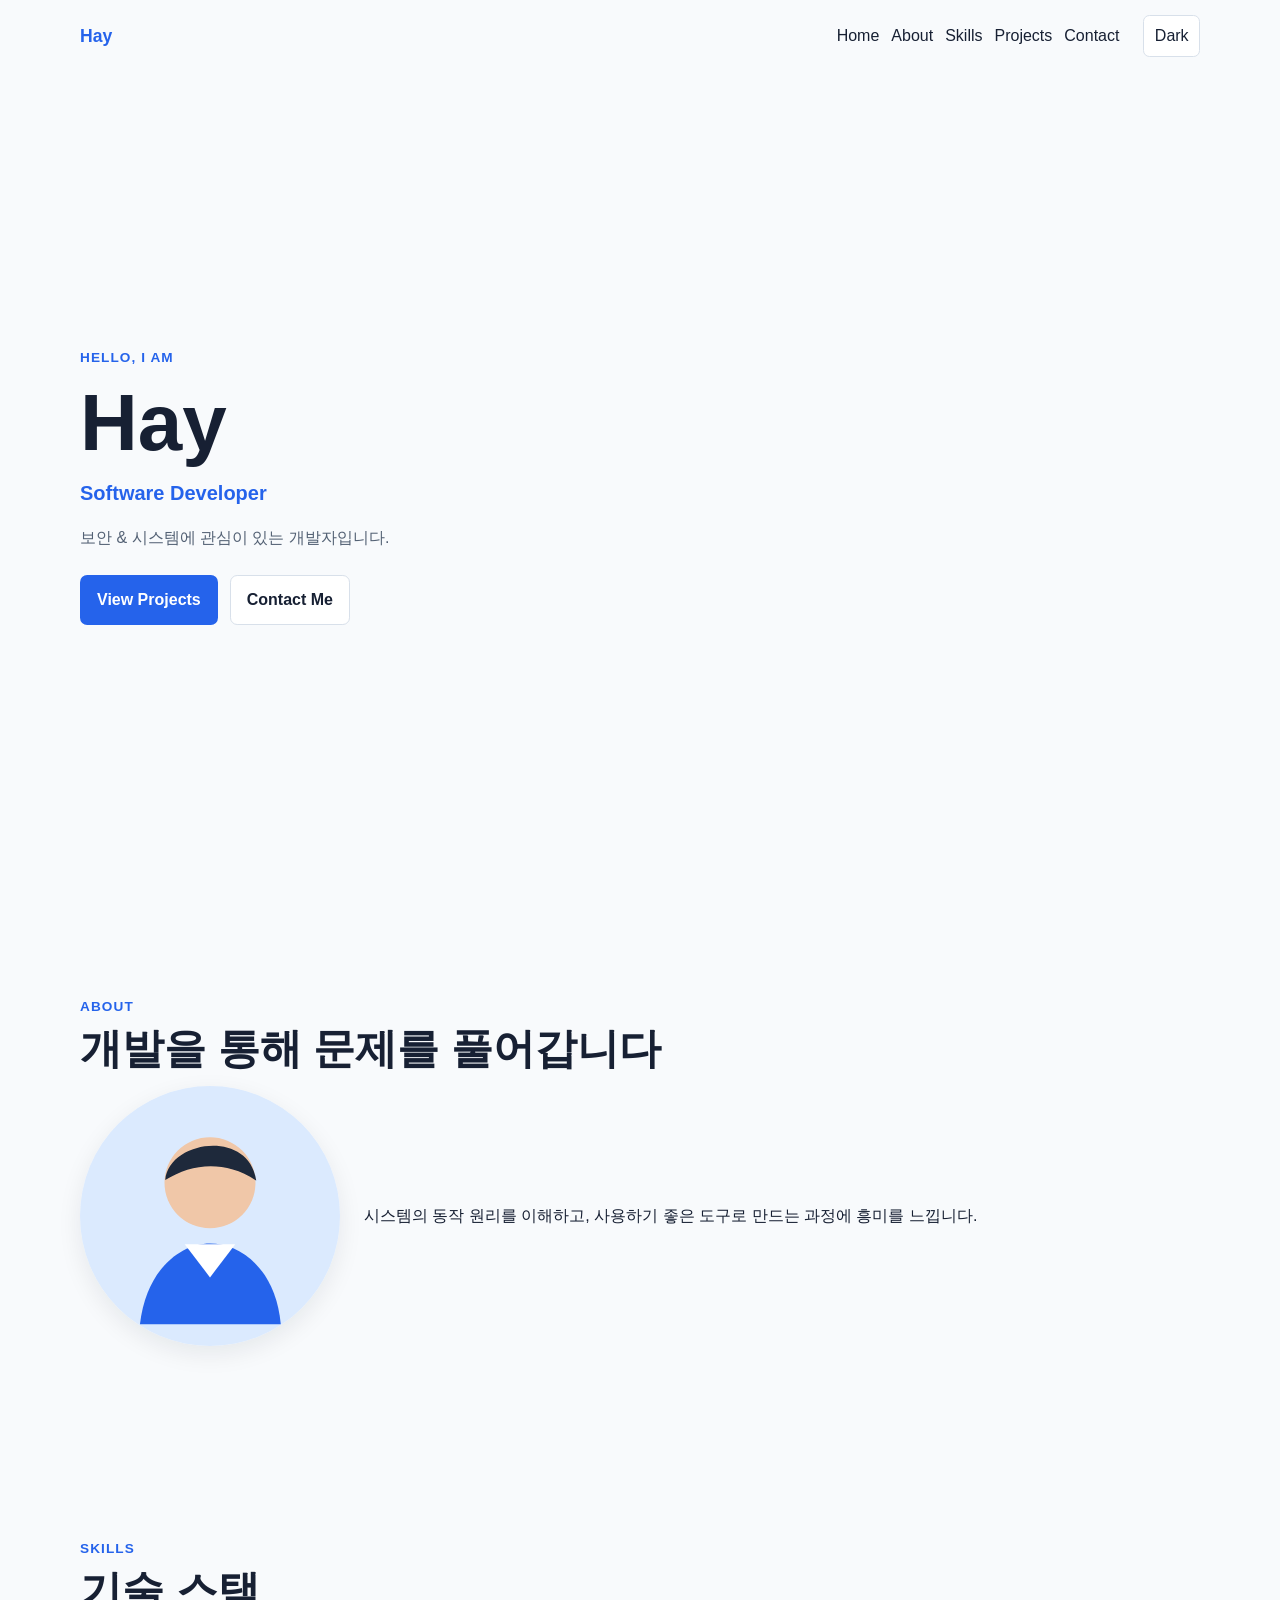
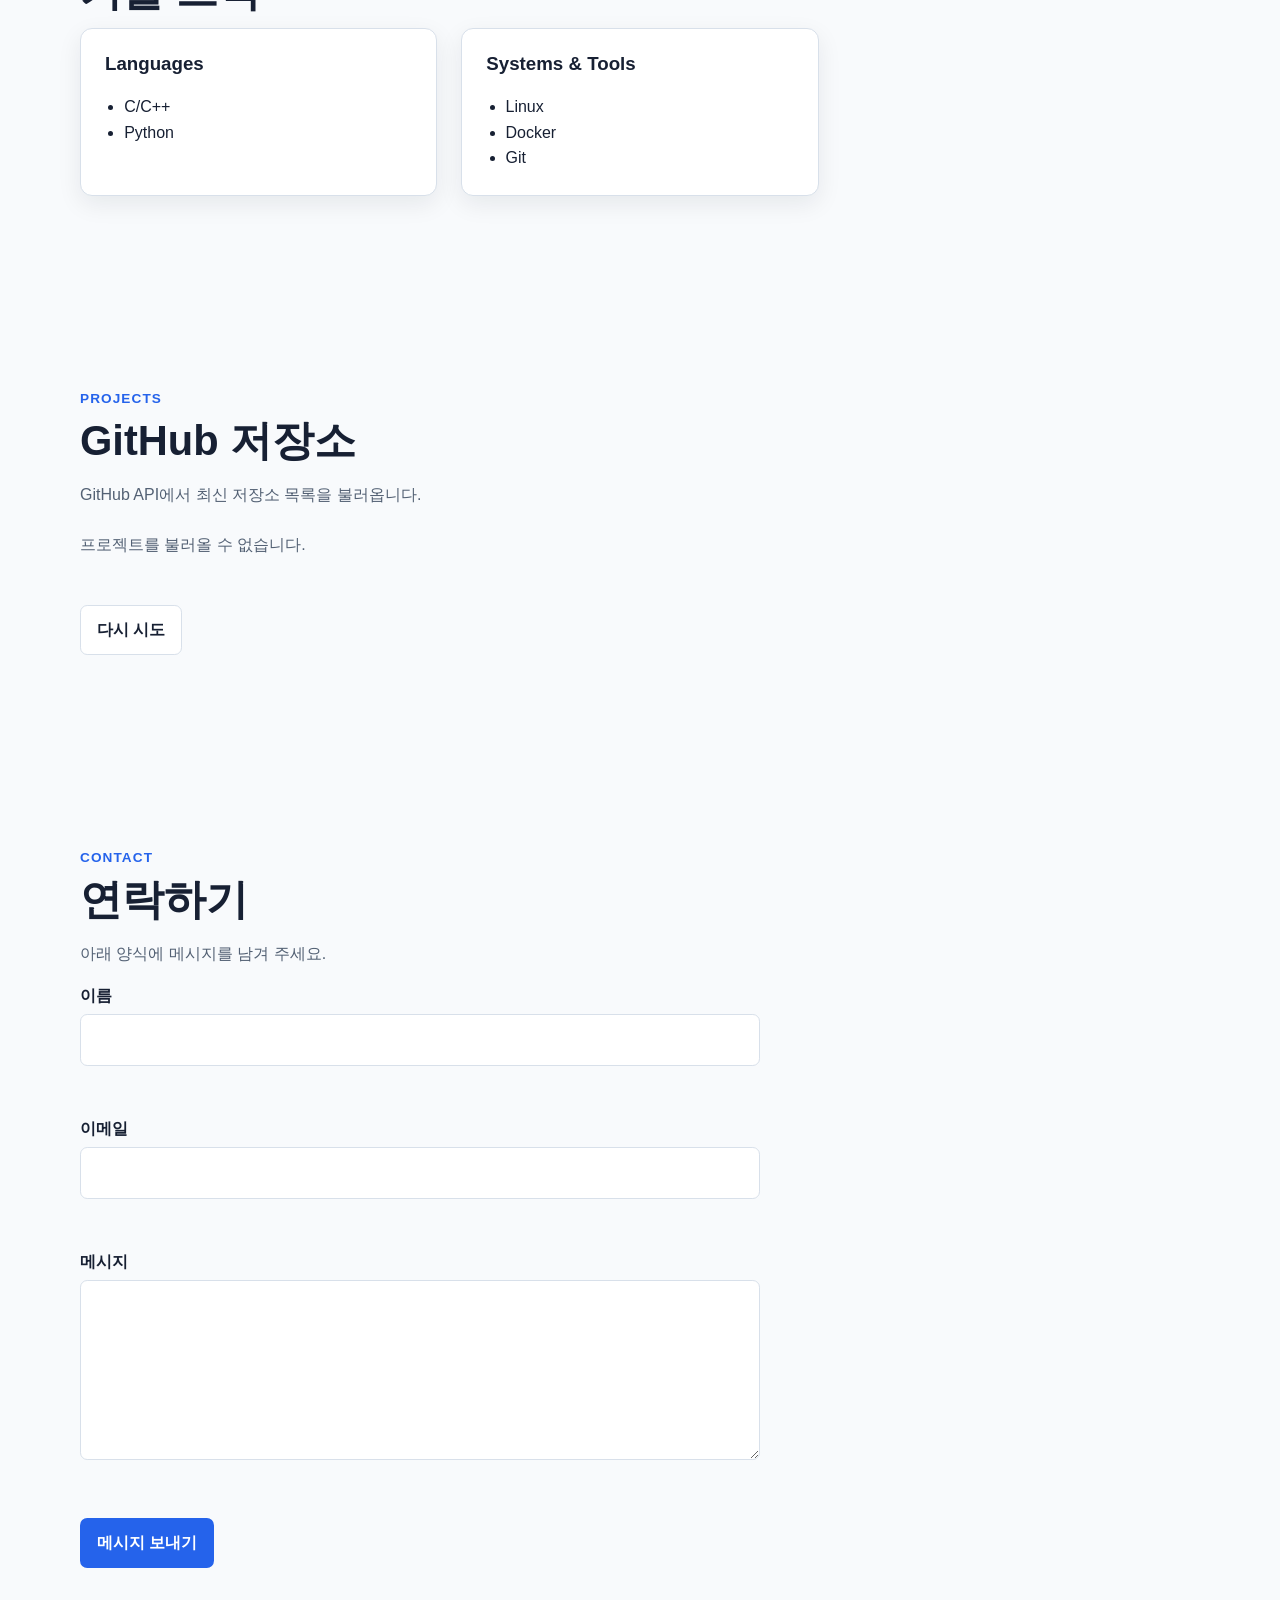
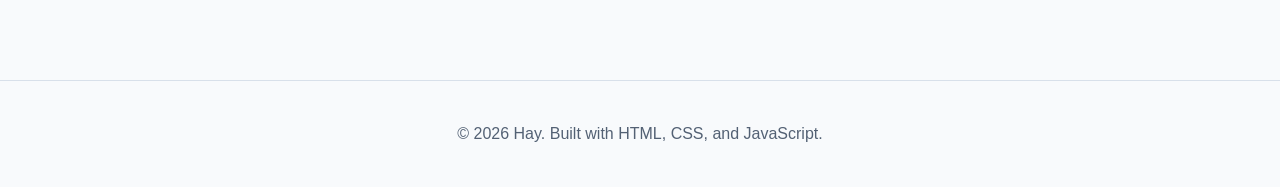
==== B1-1/index.html @ 74e1a365 "[B1-1]feat: 시맨틱 포트폴리오 페이지 구현" ====
<!DOCTYPE html>
<html lang="ko">
  <head>
    <meta charset="UTF-8" />
    <meta name="viewport" content="width=device-width, initial-scale=1.0" />
    <meta name="description" content="Hay의 개발자 포트폴리오" />
    <title>Hay | Portfolio</title>
    <link rel="stylesheet" href="css/style.css" />
    <script src="js/main.js" defer></script>
  </head>
  <body>
    <header class="site-header">
      <nav class="navigation" aria-label="주요 메뉴">
        <a class="brand" href="#home">Hay</a>
        <button class="menu-button" type="button" aria-label="메뉴 열기" aria-expanded="false">☰</button>
        <div class="nav-actions">
          <ul class="nav-links">
            <li><a href="#home">Home</a></li>
            <li><a href="#about">About</a></li>
            <li><a href="#skills">Skills</a></li>
            <li><a href="#projects">Projects</a></li>
            <li><a href="#contact">Contact</a></li>
          </ul>
          <button class="theme-button" type="button" aria-label="다크 모드 전환">Dark</button>
        </div>
      </nav>
    </header>

    <main>
      <section id="home" class="hero section">
        <div class="hero-content">
          <p class="eyebrow">Hello, I am</p>
          <h1>Hay</h1>
          <p class="hero-role">Software Developer</p>
          <p class="hero-description">보안 &amp; 시스템에 관심이 있는 개발자입니다.</p>
          <div class="hero-actions">
            <a class="button primary-button" href="#projects">View Projects</a>
            <a class="button secondary-button" href="#contact">Contact Me</a>
          </div>
        </div>
      </section>

      <section id="about" class="section reveal">
        <div class="section-heading">
          <p class="eyebrow">About</p>
          <h2>개발을 통해 문제를 풀어갑니다</h2>
        </div>
        <article class="about-content">
          <img class="profile-image" src="images/profile.svg" alt="Hay를 나타내는 프로필 일러스트" />
          <div>
            <p>시스템의 동작 원리를 이해하고, 사용하기 좋은 도구로 만드는 과정에 흥미를 느낍니다.</p>
          </div>
        </article>
      </section>

      <section id="skills" class="section reveal">
        <div class="section-heading">
          <p class="eyebrow">Skills</p>
          <h2>기술 스택</h2>
        </div>
        <div class="skills-grid">
          <article class="skill-card"><h3>Languages</h3><ul><li>C/C++</li><li>Python</li></ul></article>
          <article class="skill-card"><h3>Systems &amp; Tools</h3><ul><li>Linux</li><li>Docker</li><li>Git</li></ul></article>
        </div>
      </section>

      <section id="projects" class="section reveal">
        <div class="section-heading">
          <p class="eyebrow">Projects</p>
          <h2>GitHub 저장소</h2>
          <p>GitHub API에서 최신 저장소 목록을 불러옵니다.</p>
        </div>
        <div id="project-status" class="project-status" role="status" aria-live="polite">프로젝트를 불러오는 중...</div>
        <div id="projects-list" class="projects-grid"></div>
        <button id="retry-button" class="button secondary-button retry-button" type="button" hidden>다시 시도</button>
      </section>

      <section id="contact" class="section reveal">
        <div class="section-heading">
          <p class="eyebrow">Contact</p>
          <h2>연락하기</h2>
          <p>아래 양식에 메시지를 남겨 주세요.</p>
        </div>
        <form id="contact-form" class="contact-form" novalidate>
          <div class="form-field">
            <label for="name">이름</label>
            <input id="name" name="name" type="text" />
            <p id="name-error" class="error-message" aria-live="polite"></p>
          </div>
          <div class="form-field">
            <label for="email">이메일</label>
            <input id="email" name="email" type="email" />
            <p id="email-error" class="error-message" aria-live="polite"></p>
          </div>
          <div class="form-field">
            <label for="message">메시지</label>
            <textarea id="message" name="message" rows="6"></textarea>
            <p id="message-error" class="error-message" aria-live="polite"></p>
          </div>
          <button class="button primary-button" type="submit">메시지 보내기</button>
          <p id="form-success" class="success-message" aria-live="polite"></p>
        </form>
      </section>
    </main>

    <footer class="site-footer">
      <p>© 2026 Hay. Built with HTML, CSS, and JavaScript.</p>
    </footer>
    <button id="scroll-top" class="scroll-top" type="button" aria-label="맨 위로 이동">↑</button>
  </body>
</html>
---- B1-1/css/style.css ----
:root {
  --color-background: #f8fafc;
  --color-surface: #ffffff;
  --color-text: #172033;
  --color-muted: #536174;
  --color-primary: #2563eb;
  --color-primary-hover: #1d4ed8;
  --color-border: #d8e0ea;
  --color-error: #b42318;
  --color-success: #067647;
  --font-family: Arial, sans-serif;
  --font-size-base: 1rem;
  --spacing-small: 0.75rem;
  --spacing-medium: 1.5rem;
  --spacing-large: 4.5rem;
  --radius: 0.75rem;
  --shadow: 0 8px 24px rgba(15, 23, 42, 0.08);
}

[data-theme="dark"] {
  --color-background: #111827;
  --color-surface: #1f2937;
  --color-text: #f8fafc;
  --color-muted: #cbd5e1;
  --color-primary: #60a5fa;
  --color-primary-hover: #93c5fd;
  --color-border: #3a465a;
  --color-error: #fda4af;
  --color-success: #6ee7b7;
  --shadow: 0 8px 24px rgba(0, 0, 0, 0.24);
}

* { box-sizing: border-box; }
html { scroll-behavior: smooth; }
body { margin: 0; background: var(--color-background); color: var(--color-text); font-family: var(--font-family); font-size: var(--font-size-base); line-height: 1.6; transition: background-color 0.25s, color 0.25s; }
a { color: inherit; text-decoration: none; }
button, input, textarea { font: inherit; }
button { cursor: pointer; }

.site-header { position: sticky; top: 0; z-index: 10; transition: background-color 0.25s, box-shadow 0.25s; }
.site-header.scrolled { background: var(--color-surface); box-shadow: var(--shadow); }
.navigation { display: flex; align-items: center; justify-content: space-between; min-height: 4.5rem; max-width: 1120px; margin: 0 auto; padding: 0 var(--spacing-medium); }
.brand { color: var(--color-primary); font-size: 1.1rem; font-weight: 700; }
.menu-button, .theme-button { border: 1px solid var(--color-border); border-radius: 0.4rem; background: var(--color-surface); color: var(--color-text); padding: 0.45rem 0.65rem; }
.menu-button { order: 2; }
.nav-actions { display: none; position: absolute; top: 4.5rem; right: 0; left: 0; padding: var(--spacing-medium); background: var(--color-surface); border-bottom: 1px solid var(--color-border); }
.nav-actions.active { display: block; }
.nav-links { display: flex; flex-direction: column; gap: var(--spacing-small); margin: 0 0 var(--spacing-medium); padding: 0; list-style: none; }
.nav-links a:hover { color: var(--color-primary); }

.section { width: min(1120px, calc(100% - 2.5rem)); margin: 0 auto; padding: var(--spacing-large) 0; }
.hero { min-height: calc(100vh - 4.5rem); display: grid; align-items: center; }
.hero-content { max-width: 730px; }
.eyebrow { margin: 0; color: var(--color-primary); font-size: 0.85rem; font-weight: 700; letter-spacing: 0.08em; text-transform: uppercase; }
h1, h2, h3 { line-height: 1.2; }
h1 { margin: 0.4rem 0; font-size: clamp(2.6rem, 10vw, 5rem); }
h2 { margin: 0.4rem 0 0.75rem; font-size: clamp(1.8rem, 5vw, 2.6rem); }
h3 { margin-top: 0; }
.hero-role { margin: 0; color: var(--color-primary); font-size: 1.25rem; font-weight: 700; }
.hero-description, .section-heading > p:not(.eyebrow) { color: var(--color-muted); }
.hero-actions { display: flex; flex-wrap: wrap; gap: var(--spacing-small); margin-top: var(--spacing-medium); }
.button { display: inline-block; border: 1px solid transparent; border-radius: 0.45rem; padding: 0.7rem 1rem; font-weight: 700; transition: transform 0.2s, background-color 0.2s, border-color 0.2s; }
.button:hover { transform: translateY(-2px); }
.primary-button { background: var(--color-primary); color: #fff; }
.primary-button:hover { background: var(--color-primary-hover); }
.secondary-button { background: var(--color-surface); border-color: var(--color-border); color: var(--color-text); }

.about-content { display: grid; gap: var(--spacing-medium); align-items: center; }
.profile-image { width: min(100%, 260px); border-radius: 50%; box-shadow: var(--shadow); }
.skills-grid { display: grid; gap: var(--spacing-medium); }
.skill-card, .project-card { padding: var(--spacing-medium); background: var(--color-surface); border: 1px solid var(--color-border); border-radius: var(--radius); box-shadow: var(--shadow); }
.skill-card ul { margin-bottom: 0; padding-left: 1.2rem; }

.project-status { margin: var(--spacing-medium) 0; color: var(--color-muted); }
.projects-grid { display: grid; grid-template-columns: repeat(auto-fit, minmax(230px, 1fr)); gap: var(--spacing-medium); }
.project-card { display: flex; flex-direction: column; transition: transform 0.2s, box-shadow 0.2s; }
.project-card:hover { transform: translateY(-4px); box-shadow: 0 12px 30px rgba(15, 23, 42, 0.15); }
.project-card p { color: var(--color-muted); flex-grow: 1; }
.project-meta { margin: 0 0 var(--spacing-small); color: var(--color-muted); font-size: 0.9rem; }
.project-link { color: var(--color-primary); font-weight: 700; }
.retry-button { margin-top: var(--spacing-medium); }

.contact-form { max-width: 680px; }
.form-field { margin-bottom: var(--spacing-medium); }
label { display: block; margin-bottom: 0.35rem; font-weight: 700; }
input, textarea { width: 100%; padding: 0.75rem; border: 1px solid var(--color-border); border-radius: 0.45rem; background: var(--color-surface); color: var(--color-text); }
input:focus, textarea:focus { outline: 2px solid var(--color-primary); outline-offset: 2px; }
.input-error { border-color: var(--color-error); }
.error-message { min-height: 1.4rem; margin: 0.25rem 0 0; color: var(--color-error); font-size: 0.9rem; }
.success-message { color: var(--color-success); font-weight: 700; }
.site-footer { padding: var(--spacing-medium); border-top: 1px solid var(--color-border); color: var(--color-muted); text-align: center; }
.scroll-top { position: fixed; right: 1rem; bottom: 1rem; display: none; width: 2.8rem; height: 2.8rem; border: 0; border-radius: 50%; background: var(--color-primary); color: #fff; box-shadow: var(--shadow); }
.scroll-top.visible { display: block; }
.reveal { opacity: 0; transform: translateY(18px); transition: opacity 0.5s, transform 0.5s; }
.reveal.visible { opacity: 1; transform: translateY(0); }

@media (min-width: 768px) {
  .menu-button { display: none; }
  .nav-actions { position: static; display: flex; align-items: center; gap: var(--spacing-medium); padding: 0; border: 0; background: transparent; }
  .nav-links { flex-direction: row; margin: 0; }
  .about-content { grid-template-columns: 260px 1fr; }
  .skills-grid { grid-template-columns: repeat(3, 1fr); }
}

@media (min-width: 1024px) {
  .section { padding: 6rem 0; }
  .navigation { padding: 0; }
}
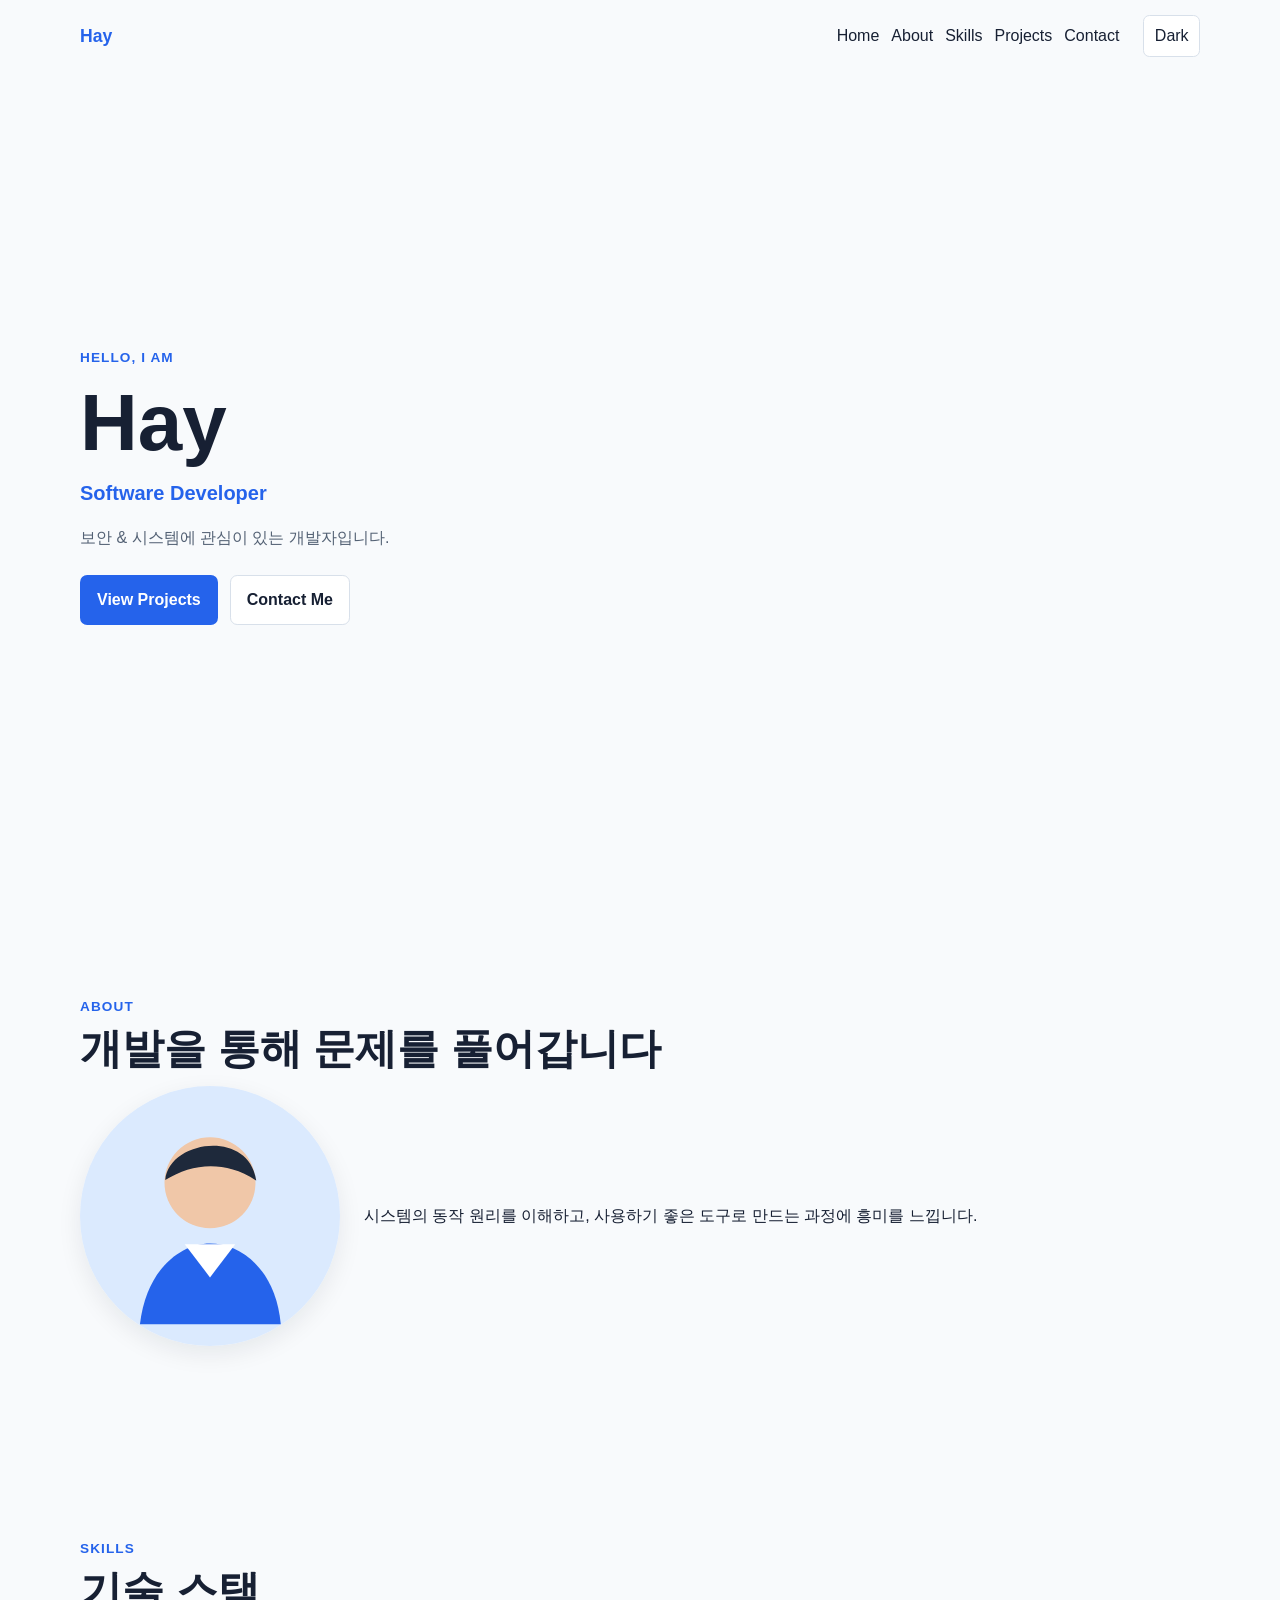
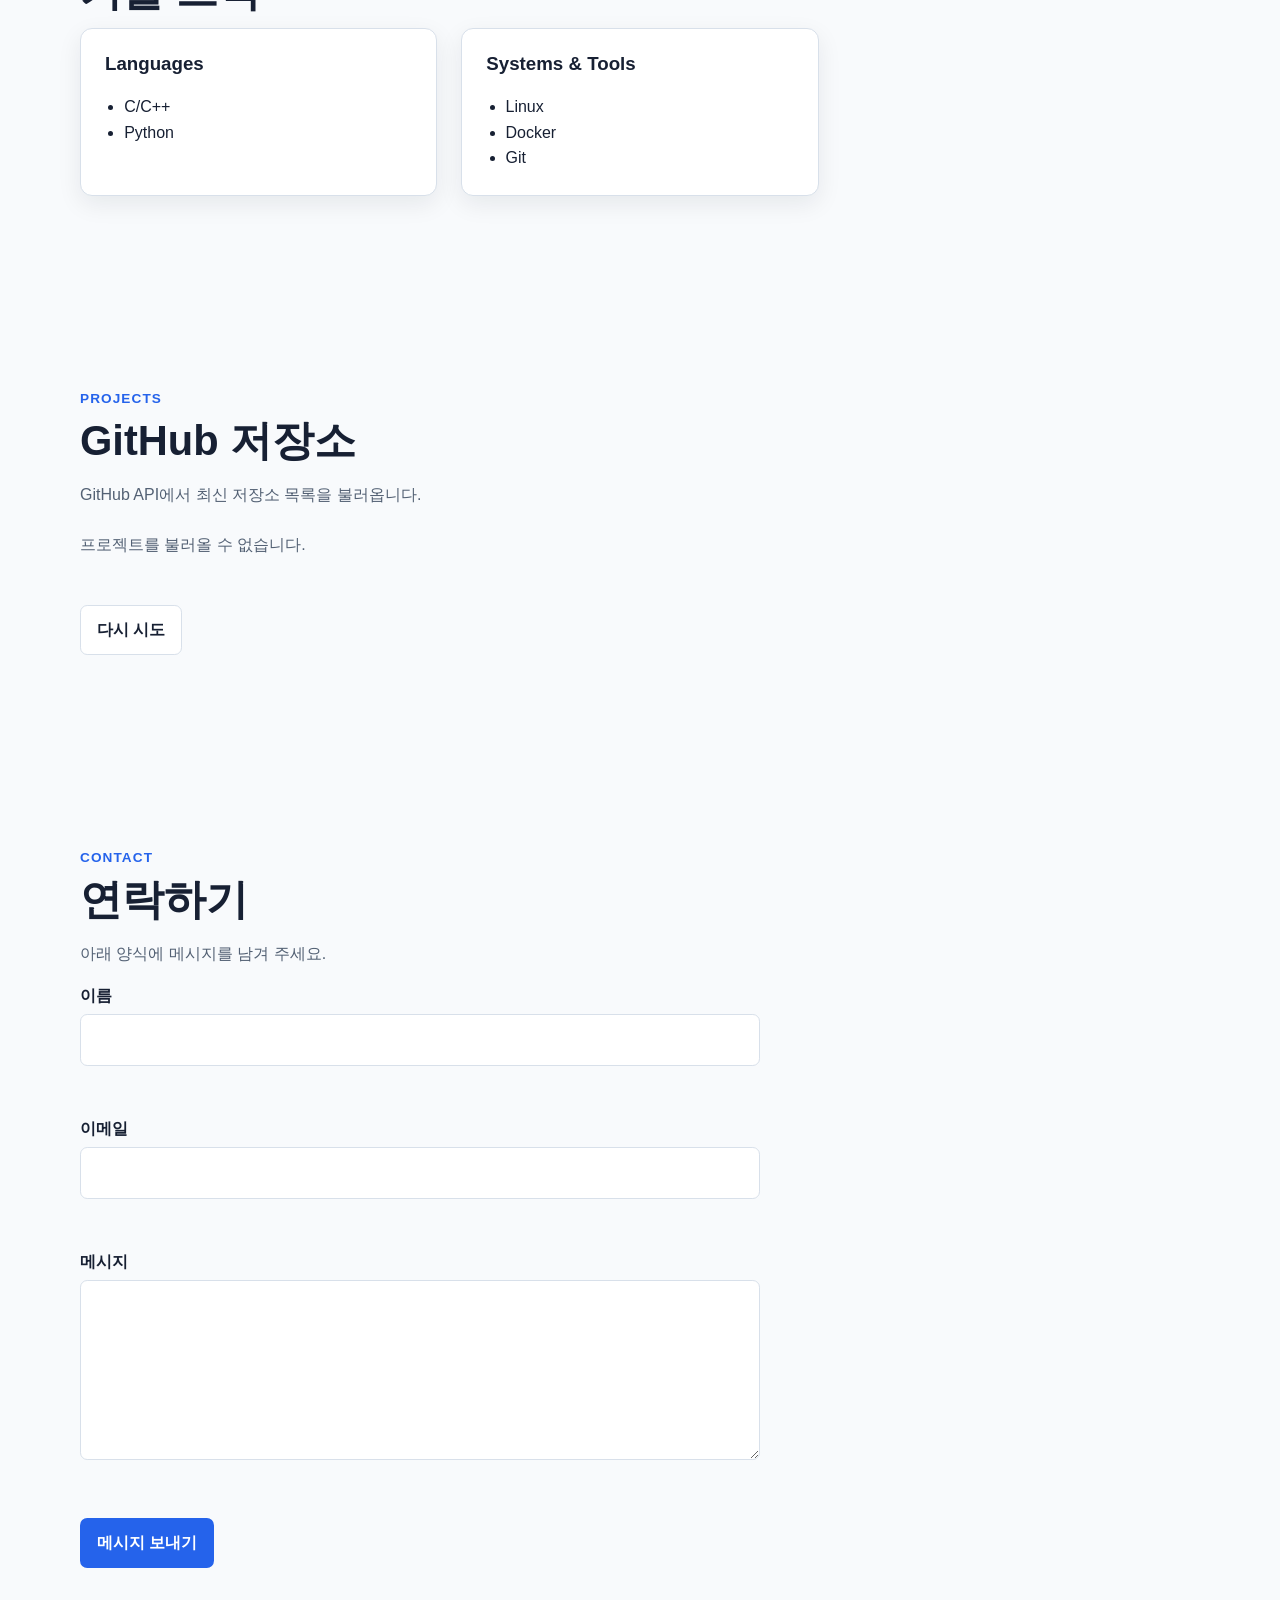
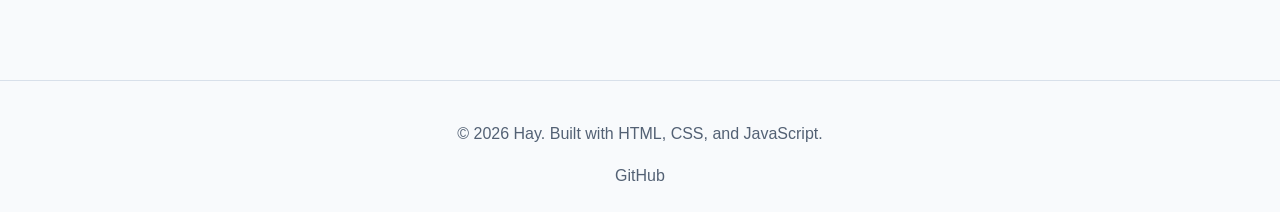
==== commit 4db416a1: "[B1-1]feat: footer에 깃허브 추가" ====
--- a/B1-1/index.html
+++ b/B1-1/index.html
@@ -104,7 +104,12 @@
     </main>
 
     <footer class="site-footer">
-      <p>© 2026 Hay. Built with HTML, CSS, and JavaScript.</p>
+    <p>© 2026 Hay. Built with HTML, CSS, and JavaScript.</p>
+        <div class="footer-links">
+            <a href="https://github.com/hay-dev2024" target="_blank" rel="noopener noreferrer">
+            GitHub
+            </a>
+        </div>
     </footer>
     <button id="scroll-top" class="scroll-top" type="button" aria-label="맨 위로 이동">↑</button>
   </body>
